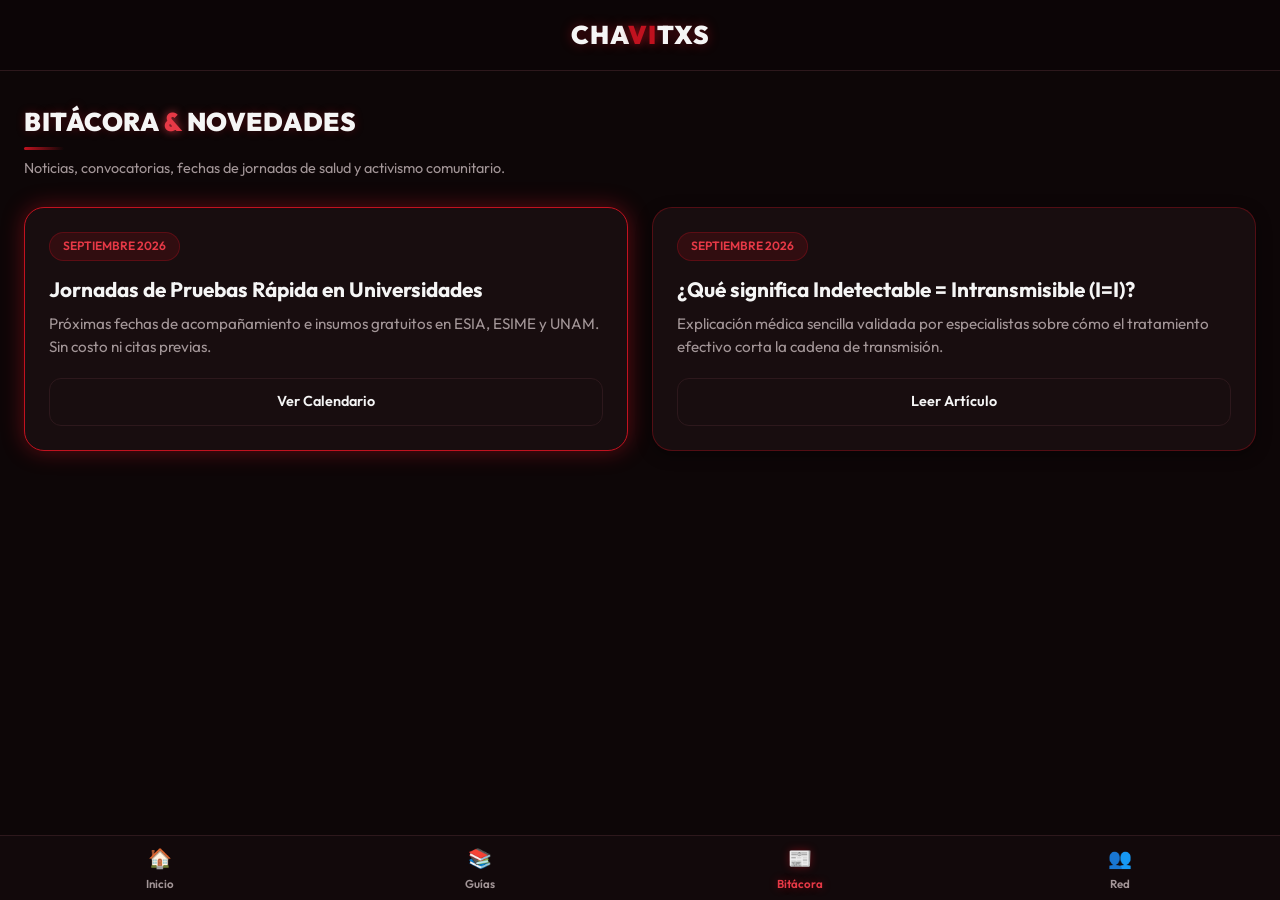
==== bitacora.html @ 2533d181 "Add files via upload" ====
<!DOCTYPE html>
<html lang="es">
<head>
    <meta charset="UTF-8">
    <meta name="viewport" content="width=device-width, initial-scale=1.0">
    <title>Bitácora & Novedades | CHAVITXS</title>
    <link rel="stylesheet" href="style.css">
    <link rel="preconnect" href="https://fonts.googleapis.com">
    <link rel="preconnect" href="https://fonts.gstatic.com" crossorigin>
    <link href="https://fonts.googleapis.com/css2?family=Outfit:wght@400;600;800;900&display=swap" rel="stylesheet">
</head>
<body>

    <header class="main-header">
        <div class="logo">CHA<span class="highlight-vih">VI</span>TXS</div>
    </header>

    <main class="section-container">
        <h1 class="section-title">Bitácora <span class="accent">&</span> Novedades</h1>
        <p class="sub-subtitle">Noticias, convocatorias, fechas de jornadas de salud y activismo comunitario.</p>

        <div class="grid-cards">
            <article class="blog-card highlight-card">
                <span class="blog-date">Septiembre 2026</span>
                <h3>Jornadas de Pruebas Rápida en Universidades</h3>
                <p>Próximas fechas de acompañamiento e insumos gratuitos en ESIA, ESIME y UNAM. Sin costo ni citas previas.</p>
                <a href="#" class="btn-secondary">Ver Calendario</a>
            </article>

            <article class="blog-card">
                <span class="blog-date">Septiembre 2026</span>
                <h3>¿Qué significa Indetectable = Intransmisible (I=I)?</h3>
                <p>Explicación médica sencilla validada por especialistas sobre cómo el tratamiento efectivo corta la cadena de transmisión.</p>
                <a href="#" class="btn-secondary">Leer Artículo</a>
            </article>
        </div>
    </main>

    <!-- Bottom Nav Activo en Bitácora -->
    <nav class="bottom-nav">
        <a href="index.html" class="nav-item">
            <span class="nav-icon">🏠</span>
            <span class="nav-label">Inicio</span>
        </a>
        <a href="guias.html" class="nav-item">
            <span class="nav-icon">📚</span>
            <span class="nav-label">Guías</span>
        </a>
        <a href="bitacora.html" class="nav-item active">
            <span class="nav-icon">📰</span>
            <span class="nav-label">Bitácora</span>
        </a>
        <a href="red.html" class="nav-item">
            <span class="nav-icon">👥</span>
            <span class="nav-label">Red</span>
        </a>
    </nav>

</body>
</html>
---- style.css ----
:root {
    --bg-color: #0d0607;
    --card-bg: #180d0f;
    --card-border: #2d181c;
    --text-color: #f5f5f5;
    --text-muted: #a39698;
    --primary-red: #8b0000;
    --highlight-pink: #e63946;
    --vih-accent: #c1121f;
    --green-neon: #2ec4b6;
    --red-glow: rgba(193, 18, 31, 0.45);
    --red-glow-soft: rgba(193, 18, 31, 0.2);
    --font-main: 'Outfit', sans-serif;
}

* {
    box-sizing: border-box;
    margin: 0;
    padding: 0;
}

html {
    scroll-behavior: smooth;
}

body {
    background-color: var(--bg-color);
    color: var(--text-color);
    font-family: var(--font-main);
    line-height: 1.5;
    padding-bottom: 80px;
}

/* Header Navbar Superior */
.main-header {
  display: flex;  
  justify-content: center;  
  align-items: center;  
  padding: 1rem 1.5rem;  
  background-color: rgba(13, 6, 7, 0.95);  
  position: sticky;  
  top: 0;  
  z-index: 90;  
  border-bottom: 1px solid var(--card-border);  
  backdrop-filter: blur(8px);  

  /* Oculto por defecto con transición suave */
  opacity: 0;
  visibility: hidden;
  transform: translateY(-100%);
  transition: opacity 0.3s ease, transform 0.3s ease, visibility 0.3s ease;
}

/* Clase para mostrar el header cuando el usuario hace scroll */
.main-header.visible {
  opacity: 1;
  visibility: visible;
  transform: translateY(0);
}

/* En páginas secundarias que NO tienen el H1 "CHAVITXS", se puede forzar que sea visible desde el inicio */
body:not(.home-page) .main-header {
  opacity: 1;
  visibility: visible;
  transform: translateY(0);
}

.logo {
    font-size: 1.6rem;
    font-weight: 900;
    letter-spacing: 1px;
    text-shadow: 0 0 12px var(--red-glow);
}

.highlight-vih {
    color: var(--vih-accent);
    text-shadow: 0 0 10px rgba(193, 18, 31, 0.8);
}

/* Hero Section */
.hero-section {
    padding: 2.5rem 1.5rem 1.5rem;
    text-align: center;
}

.hero-title {
    font-size: 4rem;
    font-weight: 900;
    margin-bottom: 0.5rem;
    text-shadow: 0 0 20px var(--red-glow-soft);
    letter-spacing: 2px;
}

.hero-slogan {
    color: var(--text-muted);
    font-size: 1.05rem;
    max-width: 500px;
    margin: 0 auto 2rem;
}

/* Carousel Automático */
.carousel-container {
    overflow: hidden;
    width: 100%;
    padding: 0.5rem 0;
}

.carousel-track {
    display: flex;
    gap: 1rem;
    width: max-content;
    animation: scroll 22s linear infinite;
}

.carousel-track:hover {
    animation-play-state: paused;
}

.carousel-card {
    background: var(--card-bg);
    border: 1px solid rgba(193, 18, 31, 0.35);
    border-radius: 16px;
    padding: 1.2rem;
    width: 260px;
    text-align: left;
    text-decoration: none;
    color: var(--text-color);
    display: flex;
    flex-direction: column;
    justify-content: space-between;
    transition: transform 0.3s ease, box-shadow 0.3s ease, border-color 0.3s ease;
}

.carousel-card:hover {
    border-color: var(--vih-accent);
    box-shadow: 0 0 18px var(--red-glow-soft);
    transform: translateY(-3px);
}

.card-btn {
    margin-top: 1rem;
    color: var(--highlight-pink);
    font-weight: 600;
    font-size: 0.9rem;
}

@keyframes scroll {
    0% { transform: translateX(0); }
    100% { transform: translateX(-50%); }
}

/* Layout General de Secciones */
.section-container {
    padding: 2rem 1.5rem;
}

/* Títulos de Sección Rediseñados */
.section-title {
    font-size: 1.6rem;
    font-weight: 900;
    text-transform: uppercase;
    letter-spacing: 0.5px;
    color: var(--text-color);
    margin-bottom: 0.5rem;
    display: inline-block;
    position: relative;
    text-shadow: 0 0 10px rgba(193, 18, 31, 0.3);
}

.section-title span.accent {
    color: var(--highlight-pink);
    text-shadow: 0 0 8px rgba(230, 57, 70, 0.8);
}

.section-title::after {
    content: '';
    display: block;
    width: 40px;
    height: 3px;
    background: linear-gradient(90deg, var(--vih-accent), transparent);
    border-radius: 2px;
    margin-top: 0.3rem;
}

.sub-subtitle {
    color: var(--text-muted);
    font-size: 0.9rem;
    line-height: 1.4;
    margin-bottom: 1.8rem;
}

.grid-cards, .collab-grid {
    display: grid;
    grid-template-columns: 1fr;
    gap: 1.5rem;
}

/* Tarjetas Generales */
.info-card, .blog-card, .collab-box {
    background-color: var(--card-bg);
    border: 1px solid rgba(193, 18, 31, 0.35);
    border-radius: 20px;
    padding: 1.5rem;
    box-shadow: 0 4px 15px rgba(0, 0, 0, 0.4);
    transition: transform 0.3s ease, box-shadow 0.3s ease, border-color 0.3s ease;
}

.info-card:hover, .blog-card:hover, .collab-box:hover {
    border-color: var(--vih-accent);
    box-shadow: 0 0 20px var(--red-glow-soft);
    transform: translateY(-2px);
}

.card-tag, .blog-date {
    background-color: rgba(193, 18, 31, 0.15);
    border: 1px solid rgba(193, 18, 31, 0.3);
    color: var(--highlight-pink);
    font-size: 0.75rem;
    font-weight: 600;
    padding: 0.3rem 0.8rem;
    border-radius: 20px;
    text-transform: uppercase;
    display: inline-block;
}

.info-card h3, .blog-card h3, .collab-box h3 {
    margin: 0.8rem 0 0.5rem;
    font-size: 1.3rem;
}

.info-card p, .blog-card p, .collab-box p {
    color: var(--text-muted);
    font-size: 0.95rem;
    margin-bottom: 1.2rem;
}

/* Tarjeta Destacada de Salud */
.highlight-card {
    border: 1px solid var(--vih-accent) !important;
    box-shadow: 0 0 22px var(--red-glow) !important;
}

/* Caja PWA */
.pwa-box {
    background: linear-gradient(145deg, #240a0d, #0d0607);
    border: 1px solid var(--vih-accent);
    border-radius: 14px;
    padding: 1rem;
    margin-top: 1rem;
    box-shadow: inset 0 0 15px rgba(193, 18, 31, 0.3), 0 0 12px var(--red-glow-soft);
}

.pwa-box h4 {
    color: var(--green-neon);
    margin-bottom: 0.3rem;
    text-shadow: 0 0 8px rgba(46, 196, 182, 0.4);
}

.pwa-box p {
    font-size: 0.85rem;
    margin-bottom: 0.8rem;
}

/* Botones */
.btn-primary, .btn-secondary {
    display: inline-block;
    padding: 0.75rem 1.2rem;
    border-radius: 12px;
    text-decoration: none;
    font-weight: 600;
    font-size: 0.9rem;
    cursor: pointer;
    border: none;
    width: 100%;
    text-align: center;
    transition: all 0.3s ease;
}

.btn-primary {
    background-color: var(--vih-accent);
    color: white;
    box-shadow: 0 4px 15px var(--red-glow);
}

.btn-primary:hover {
    background-color: var(--highlight-pink);
    box-shadow: 0 6px 20px rgba(230, 57, 70, 0.6);
}

.btn-secondary {
    background-color: transparent;
    border: 1px solid var(--card-border);
    color: var(--text-color);
}

.btn-secondary:hover {
    border-color: var(--vih-accent);
    color: white;
}

/* Bottom Navigation Bar Fijo Abajo */
.bottom-nav {
    position: fixed;
    bottom: 0;
    left: 0;
    width: 100%;
    height: 65px;
    background-color: #12090b;
    border-top: 1px solid var(--card-border);
    display: flex;
    justify-content: space-around;
    align-items: center;
    z-index: 1000;
}

.nav-item {
    display: flex;
    flex-direction: column;
    align-items: center;
    justify-content: center;
    color: var(--text-muted);
    text-decoration: none;
    font-size: 0.72rem;
    font-weight: 600;
    width: 25%;
    height: 100%;
}

.nav-icon {
    font-size: 1.2rem;
    margin-bottom: 2px;
}

.nav-item.active {
    color: var(--highlight-pink);
    text-shadow: 0 0 8px var(--red-glow);
}

/* Footer */
.main-footer {
    padding: 2.5rem 1.5rem 1.5rem;
    border-top: 1px solid var(--card-border);
    text-align: center;
}

.cta-text {
    font-size: 1.05rem;
    font-weight: 600;
    color: var(--highlight-pink);
    margin-bottom: 1.5rem;
    text-shadow: 0 0 10px var(--red-glow-soft);
}

.social-links {
    display: flex;
    justify-content: center;
    gap: 1.2rem;
    margin-bottom: 1.8rem;
}

.social-links a {
    color: var(--text-muted);
    text-decoration: none;
    transition: color 0.2s ease;
}

.social-links a:hover {
    color: var(--text-color);
}

.copy {
    font-size: 0.8rem;
    color: var(--text-muted);
}

/* Responsivo para Pantallas Medianas / Grandes */
@media (min-width: 768px) {
    .grid-cards, .collab-grid { 
        grid-template-columns: repeat(2, 1fr); 
    }
}

/* Sección de Redes Sociales en Portada */
.social-section {
    padding: 2rem 1.5rem;
    text-align: center;
}

.social-title {
    font-size: 1.4rem;
    font-weight: 900;
    text-transform: uppercase;
    color: var(--text-color);
    margin-bottom: 0.3rem;
    text-shadow: 0 0 10px rgba(193, 18, 31, 0.3);
}

.social-subtitle {
    color: var(--text-muted);
    font-size: 0.9rem;
    margin-bottom: 1.5rem;
}

.social-grid {
    display: grid;
    grid-template-columns: repeat(2, 1fr);
    gap: 1rem;
}

.social-card {
    background-color: var(--card-bg);
    border: 1px solid rgba(193, 18, 31, 0.35);
    border-radius: 16px;
    padding: 1rem;
    display: flex;
    align-items: center;
    gap: 0.8rem;
    text-decoration: none;
    color: var(--text-color);
    transition: transform 0.3s ease, box-shadow 0.3s ease, border-color 0.3s ease;
}

.social-card:hover {
    border-color: var(--vih-accent);
    box-shadow: 0 0 18px var(--red-glow-soft);
    transform: translateY(-2px);
}

/* Íconos Vectoriales con Tamaño Fijo y Colores Oficiales */
.social-icon {
    font-size: 1.3rem;
    background: rgba(193, 18, 31, 0.15);
    border: 1px solid rgba(193, 18, 31, 0.3);
    border-radius: 12px;
    min-width: 42px;
    height: 42px;
    display: flex;
    align-items: center;
    justify-content: center;
    color: var(--highlight-pink);
    transition: all 0.3s ease;
}

/* Colores Neón Personalizados al Hover */
.social-card.instagram:hover .social-icon {
    color: #e1306c;
    border-color: #e1306c;
    box-shadow: 0 0 12px rgba(225, 48, 108, 0.5);
}

.social-card.tiktok:hover .social-icon {
    color: #25f4ee;
    border-color: #25f4ee;
    box-shadow: 0 0 12px rgba(37, 244, 238, 0.5);
}

.social-card.whatsapp:hover .social-icon {
    color: #25d366;
    border-color: #25d366;
    box-shadow: 0 0 12px rgba(37, 211, 102, 0.5);
}

.social-card.telegram:hover .social-icon {
    color: #0088cc;
    border-color: #0088cc;
    box-shadow: 0 0 12px rgba(0, 136, 204, 0.5);
}

.social-info {
    display: flex;
    flex-direction: column;
    text-align: left;
}

.social-info strong {
    font-size: 0.95rem;
    color: var(--text-color);
}

.social-info span {
    font-size: 0.75rem;
    color: var(--text-muted);
}

/* Ajuste Responsivo para escritorio */
@media (min-width: 768px) {
    .social-grid {
        grid-template-columns: repeat(4, 1fr);
    }
}

/* Tarjeta de Perfil en Intranet */
.profile-card {
    background: linear-gradient(145deg, #240a0d, #180d0f);
    border: 1px solid var(--vih-accent);
    border-radius: 20px;
    padding: 1.5rem;
    display: flex;
    justify-content: space-between;
    align-items: center;
    margin-bottom: 2rem;
    box-shadow: 0 0 20px var(--red-glow-soft);
}

.profile-info h2 {
    font-size: 1.3rem;
    font-weight: 800;
    margin-top: 0.3rem;
}

.profile-info p {
    color: var(--text-muted);
    font-size: 0.85rem;
}

.btn-logout {
    background: rgba(193, 18, 31, 0.2);
    border: 1px solid var(--vih-accent);
    color: var(--highlight-pink);
    padding: 0.6rem 1rem;
    border-radius: 12px;
    cursor: pointer;
    font-weight: 600;
    font-size: 0.85rem;
    transition: all 0.3s ease;
}

.btn-logout:hover {
    background: var(--vih-accent);
    color: white;
}

.card-icon-top {
    font-size: 1.8rem;
    color: var(--highlight-pink);
    margin-bottom: 0.8rem;
    text-shadow: 0 0 10px var(--red-glow);
}

/* Estilos para el Panel de Intranet */
.full-width-card {
  grid-column: 1 / -1;
  width: 100% !important;
  min-width: 0 !important; /* Libera el bloqueo de CSS Grid */
  overflow: hidden !important; /* Mantiene el borde redondeado */
}

.card-header-title,
.card-header-clean {
  display: flex;
  align-items: center;
  gap: 0.8rem;
  margin-bottom: 0.8rem;
}

.card-icon-top {
  font-size: 1.5rem;
  color: var(--highlight-pink);
}

.plans-grid {
  display: grid;
  grid-template-columns: repeat(auto-fit, minmax(240px, 1fr));
  gap: 1.2rem;
  margin-top: 1rem;
}

.plan-box {
  background: rgba(0, 0, 0, 0.3);
  border: 1px solid var(--card-border);
  border-radius: 12px;
  padding: 1rem;
}

.plan-box h4 {
  color: var(--green-neon);
  font-size: 1rem;
  margin-bottom: 0.6rem;
  display: flex;
  align-items: center;
  gap: 0.5rem;
}

.plan-box ul {
  padding-left: 1.2rem;
  font-size: 0.85rem;
  color: var(--text-muted);
}

.plan-box li {
  margin-bottom: 0.4rem;
}

/* Formulario e Inputs de Intranet */
.intranet-input, .intranet-textarea {
  width: 100%;
  padding: 0.75rem;
  background-color: rgba(0, 0, 0, 0.4);
  border: 1px solid var(--card-border);
  border-radius: 10px;
  color: var(--text-color);
  font-family: var(--font-main);
  font-size: 0.9rem;
  margin-bottom: 0.8rem;
}

.intranet-input:focus, .intranet-textarea:focus {
  outline: none;
  border-color: var(--vih-accent);
}

/* Listas de Insumos y Pendientes */
.stock-list, .task-list {
  list-style: none;
  padding: 0;
  display: flex;
  flex-direction: column;
  gap: 0.8rem;
  margin-top: 1rem;
}

.stock-item {
  display: flex;
  justify-content: space-between;
  align-items: center;
  font-size: 0.9rem;
  padding-bottom: 0.5rem;
  border-bottom: 1px solid rgba(255, 255, 255, 0.05);
}

.badge {
  font-size: 0.75rem;
  padding: 0.2rem 0.6rem;
  border-radius: 8px;
  background: rgba(46, 196, 182, 0.2);
  color: var(--green-neon);
}

.badge.warning {
  background: rgba(193, 18, 31, 0.2);
  color: var(--highlight-pink);
}

.task-item {
  display: flex;
  align-items: center;
  gap: 0.8rem;
  font-size: 0.9rem;
  color: var(--text-muted);
}

.task-item input[type="checkbox"] {
  accent-color: var(--vih-accent);
  width: 18px;
  height: 18px;
}

/* --- PESTAÑAS (TABS) DESLIZABLES EN MÓVIL --- */
.tab-nav {
  display: flex !important;
  flex-direction: row !important;
  justify-content: flex-start !important;
  align-items: center !important;
  gap: 0.6rem !important;
  width: 100% !important;
  max-width: 100% !important;
  overflow-x: scroll !important; /* OBLIGA el scroll horizontal */
  overflow-y: hidden !important;
  padding: 0.4rem 0 0.8rem 0 !important;
  margin-bottom: 1rem !important;
  border-bottom: 1px solid var(--card-border) !important;
  -webkit-overflow-scrolling: touch; /* Scroll fluido en iPhone/Android */
  scrollbar-width: none; /* Firefox */
}

/* Ocultar barra gráfica fea */
.tab-nav::-webkit-scrollbar {
  display: none !important;
  width: 0 !important;
  height: 0 !important;
}

.tab-btn {
  display: inline-flex !important;
  align-items: center !important;
  justify-content: center !important;
  gap: 0.4rem !important;
  flex: 0 0 auto !important; /* CRÍTICO: Evita que el botón se aplaste */
  width: auto !important;
  min-width: max-content !important; /* Obliga a tomar el tamaño del texto */
  padding: 0.5rem 1rem !important;
  border-radius: 20px !important;
  background: rgba(255, 255, 255, 0.05) !important;
  border: 1px solid var(--card-border) !important;
  color: var(--text-muted) !important;
  font-family: var(--font-main) !important;
  font-size: 0.82rem !important;
  font-weight: 600 !important;
  white-space: nowrap !important;
  cursor: pointer !important;
}

.tab-btn.active {
  background: var(--vih-accent) !important;
  color: #ffffff !important;
  border-color: var(--vih-accent) !important;
  box-shadow: 0 0 12px var(--red-glow) !important;
}

.tab-btn:hover {
  background: rgba(193, 18, 31, 0.25);
  border-color: var(--vih-accent);
  color: var(--text-color);
}

.tab-content {
  display: none;
}

.tab-content.active {
  display: block;
}

/* Listas Limpias y Badges */
.clean-list {
  list-style: none;
  padding: 0;
  font-size: 0.88rem;
  color: var(--text-muted);
  display: flex;
  flex-direction: column;
  gap: 0.6rem;
}

.status-badge {
  font-size: 0.7rem;
  padding: 0.15rem 0.5rem;
  border-radius: 6px;
  font-weight: bold;
  margin-right: 0.4rem;
}

.status-badge.done {
  background: rgba(46, 196, 182, 0.2);
  color: var(--green-neon);
}

.status-badge.pending {
  background: rgba(230, 57, 70, 0.2);
  color: var(--highlight-pink);
}

/* Timeline para App */
.timeline-steps {
  display: flex;
  flex-direction: column;
  gap: 0.6rem;
}

.time-step {
  font-size: 0.85rem;
  color: var(--text-muted);
}

.time-step span {
  display: inline-block;
  font-weight: bold;
  color: var(--green-neon);
  font-size: 0.75rem;
  width: 100px;
}

/* Insumos en Pastillas / Mini Grilla */
.mini-stock-grid {
  display: grid;
  grid-template-columns: repeat(2, 1fr);
  gap: 0.8rem;
}

.stock-pill {
  background: rgba(0, 0, 0, 0.3);
  border: 1px solid var(--card-border);
  padding: 0.6rem 0.8rem;
  border-radius: 12px;
  display: flex;
  flex-direction: column;
  align-items: flex-start;
  font-size: 0.8rem;
}

.stock-pill strong {
  font-size: 1.1rem;
  margin-top: 0.2rem;
}

.stock-pill.ok strong { color: var(--green-neon); }
.stock-pill.low strong { color: var(--highlight-pink); }

/* --- AJUSTE ESPECIAL PANTALLA MÓVIL (< 480px) --- */
@media (max-width: 480px) {
  .full-width-card, .info-card {
    padding: 0.85rem !important; /* Ocupa menos relleno a los lados */
  }
  
  .mini-stock-grid {
    grid-template-columns: 1fr; /* Pone las pastillas en 1 sola columna si la pantalla es muy angosta */
  }
}

/* Barra de Progreso Inteligente */
.progress-container {
  background: rgba(0, 0, 0, 0.4);
  border: 1px solid var(--card-border);
  border-radius: 12px;
  padding: 1rem;
  margin-bottom: 1.2rem;
}

.progress-info {
  display: flex;
  justify-content: space-between;
  font-size: 0.85rem;
  margin-bottom: 0.5rem;
}

.progress-bar-bg {
  width: 100%;
  height: 10px;
  background: rgba(255, 255, 255, 0.1);
  border-radius: 10px;
  overflow: hidden;
}

.progress-bar-fill {
  height: 100%;
  background: linear-gradient(90deg, var(--vih-accent), var(--green-neon));
  border-radius: 10px;
  transition: width 0.4s ease;
}

/* Caja de Formulario para Agregar Plan */
.add-form-box {
  background: rgba(0, 0, 0, 0.5);
  border: 1px dashed var(--vih-accent);
  padding: 1rem;
  border-radius: 12px;
  margin-bottom: 1rem;
}

/* Lista Dinámica con Checkbox */
.dynamic-task-list {
  list-style: none;
  padding: 0;
  display: flex;
  flex-direction: column;
  gap: 0.6rem;
}

.task-item-dynamic {
  background: rgba(255, 255, 255, 0.03);
  padding: 0.6rem 0.8rem;
  border-radius: 8px;
  border: 1px solid var(--card-border);
}

.task-item-dynamic.completed .plan-text {
  text-decoration: line-through;
  opacity: 0.5;
}

.custom-checkbox {
  display: flex;
  align-items: center;
  gap: 0.8rem;
  cursor: pointer;
  font-size: 0.85rem;
}

.custom-checkbox input {
  accent-color: var(--vih-accent);
  width: 18px;
  height: 18px;
}

/* Historial de Ideas Guardadas */
.ideas-history-container {
  margin-top: 1.5rem;
  border-top: 1px solid var(--card-border);
  padding-top: 1rem;
}

.ideas-history-container h4 {
  font-size: 0.85rem;
  color: var(--highlight-pink);
  margin-bottom: 0.8rem;
  text-transform: uppercase;
}

.ideas-list {
  list-style: none;
  padding: 0;
  display: flex;
  flex-direction: column;
  gap: 0.8rem;
  max-height: 250px;
  overflow-y: auto;
}

.idea-card-item {
  background: rgba(0, 0, 0, 0.3);
  border: 1px solid var(--card-border);
  border-radius: 10px;
  padding: 0.8rem;
  font-size: 0.82rem;
}

.idea-header {
  display: flex;
  justify-content: space-between;
  margin-bottom: 0.3rem;
  color: var(--green-neon);
}

.idea-card-item p {
  color: var(--text-muted);
  margin: 0;
}
/* Botones de ajuste de stock */
.stock-controls {
  display: flex;
  gap: 0.3rem;
}

.btn-stock-adj {
  background: rgba(255, 255, 255, 0.1);
  border: 1px solid var(--card-border);
  color: var(--text-color);
  width: 22px;
  height: 22px;
  border-radius: 6px;
  font-weight: bold;
  font-size: 0.8rem;
  cursor: pointer;
  display: flex;
  align-items: center;
  justify-content: center;
  transition: all 0.2s ease;
}

.btn-stock-adj:hover {
  background: var(--vih-accent);
  border-color: var(--vih-accent);
}

/* Estado agotado */
.stock-pill.empty {
  border-color: rgba(255, 0, 0, 0.4);
}
.stock-pill.empty strong {
  color: #ff4d4d;
}
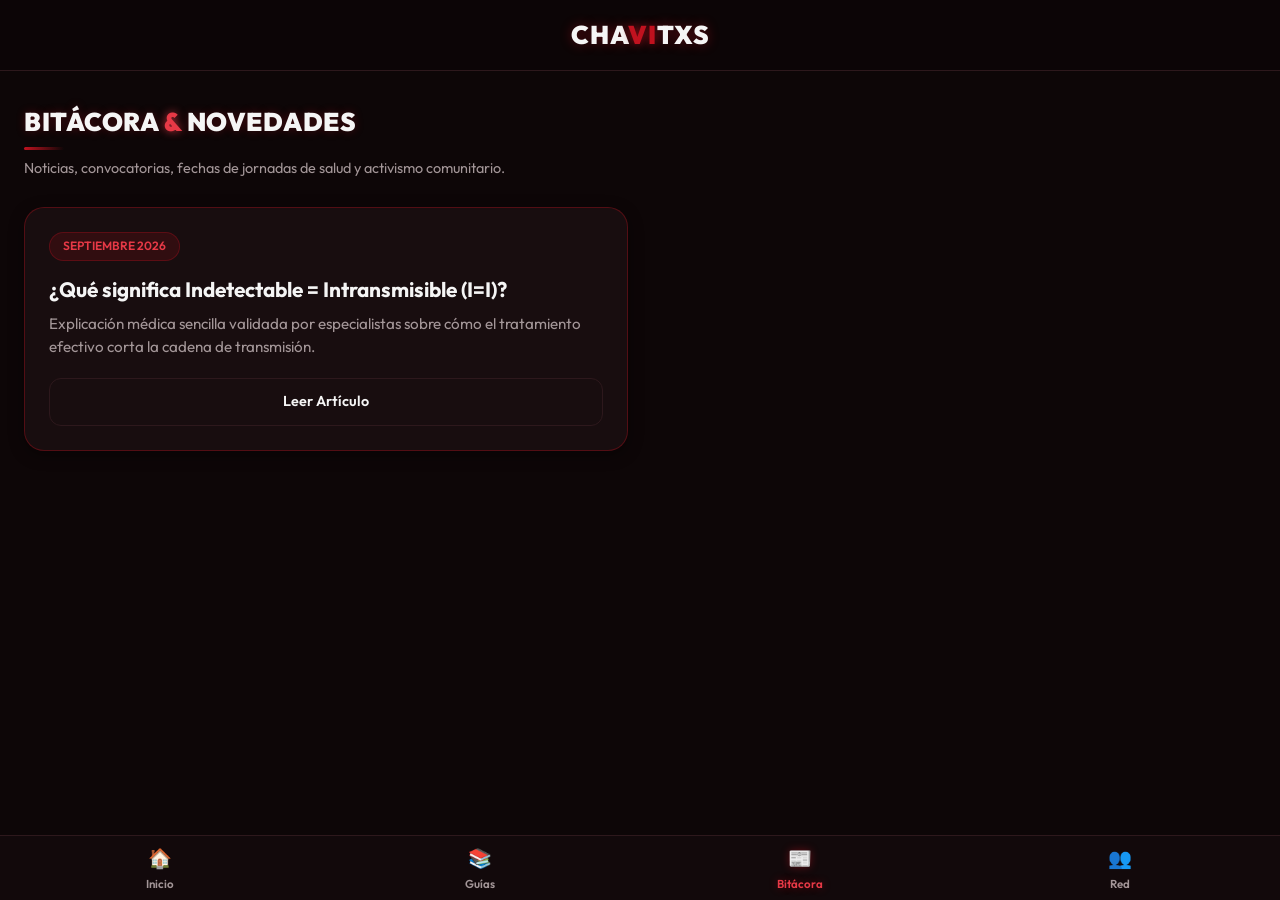
==== commit 982a0c45: "Update bitacora.html" ====
--- a/bitacora.html
+++ b/bitacora.html
@@ -8,6 +8,7 @@
     <link rel="preconnect" href="https://fonts.googleapis.com">
     <link rel="preconnect" href="https://fonts.gstatic.com" crossorigin>
     <link href="https://fonts.googleapis.com/css2?family=Outfit:wght@400;600;800;900&display=swap" rel="stylesheet">
+    <link rel="icon" type="image/png" href="icon-512.png">
 </head>
 <body>
 
@@ -20,12 +21,6 @@
         <p class="sub-subtitle">Noticias, convocatorias, fechas de jornadas de salud y activismo comunitario.</p>
 
         <div class="grid-cards">
-            <article class="blog-card highlight-card">
-                <span class="blog-date">Septiembre 2026</span>
-                <h3>Jornadas de Pruebas Rápida en Universidades</h3>
-                <p>Próximas fechas de acompañamiento e insumos gratuitos en ESIA, ESIME y UNAM. Sin costo ni citas previas.</p>
-                <a href="#" class="btn-secondary">Ver Calendario</a>
-            </article>
 
             <article class="blog-card">
                 <span class="blog-date">Septiembre 2026</span>
@@ -57,4 +52,4 @@
     </nav>
 
 </body>
-</html>+</html>
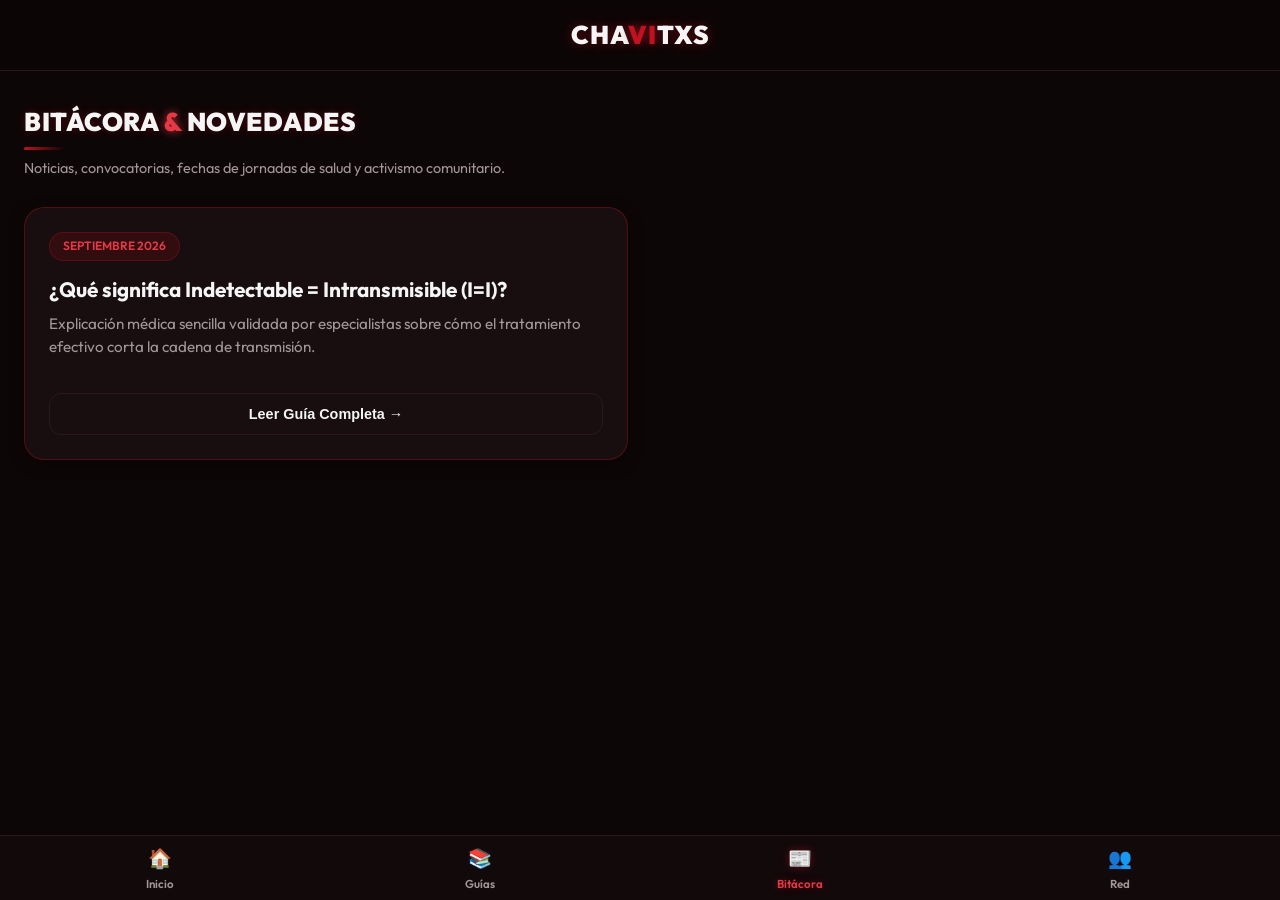
==== commit 766ff507: "Update bitacora.html" ====
--- a/bitacora.html
+++ b/bitacora.html
@@ -26,10 +26,75 @@
                 <span class="blog-date">Septiembre 2026</span>
                 <h3>¿Qué significa Indetectable = Intransmisible (I=I)?</h3>
                 <p>Explicación médica sencilla validada por especialistas sobre cómo el tratamiento efectivo corta la cadena de transmisión.</p>
-                <a href="#" class="btn-secondary">Leer Artículo</a>
+                <button onclick="mostrar-Guia('detalle-Intransmisible')" class="btn-secondary" style="margin-top: 15px; cursor: pointer;">
+                    Leer Guía Completa →
+                </button>
             </article>
         </div>
     </main>
+    <!-- ================= PLANTILLA DE GUÍA DE BOLSILLO (Copia esto para cada nueva guía) ================= -->
+    <div id="detalle-INDETECTABLE" style="display: none;">
+      <!-- Botón para regresar a la lista general -->
+      <button onclick="mostrarLista()" class="btn-secondary" style="margin-bottom: 20px; cursor: pointer; background: transparent; border: 1px solid rgba(255,255,255,0.2); color: #fff; padding: 8px 15px; border-radius: 8px;">
+        ← Volver a las guías
+      </button>
+
+      <!-- Categoría (Ej: Salud Sexual, Vida Adulta, Protección) -->
+      <span class="card-tag">Salud Sexual</span>
+      
+      <!-- Título Principal de la Guía -->
+      <h1 class="section-title" style="text-align: left; font-size: 2rem; margin-top: 10px;">¿Qué significa ser Indetectable = Intransmisible (I=I) </h1>
+      
+      <!-- Subtítulo o Descripción Breve -->
+      <p class="sub-subtitle" style="text-align: left; margin-bottom: 30px;">Cuando empezamos a hablar de VIH, uno de los primeros términos con los que nos encontramos es la indetectabilidad. Pero, ¿qué significa realmente en el día a día?</p>
+
+      <!-- Contenedor de Preguntas Frecuentes (Acordeón) -->
+      <div class="content-body" style="background: rgba(255,255,255,0.03); padding: 25px; border-radius: 12px; border: 1px solid rgba(255,255,255,0.08);">
+          
+          <!-- Pregunta 1 -->
+          <details style="margin-bottom: 15px; border-bottom: 1px solid rgba(255,255,255,0.1); padding-bottom: 15px;">
+              <summary style="color: #fff; font-weight: 600; cursor: pointer; font-size: 1.05rem;">
+                (I=I)
+              </summary>
+              <p style="color: #ccc; line-height: 1.6; margin-top: 10px; padding-left: 10px;">
+                Llegar a la indetectabilidad es uno de los principales objetivos cuando una persona inicia su Tratamiento Antirretroviral (TAR).
+
+Para entenderlo mejor, vale la pena recordar cómo actúa el virus en el sistema inmunológico (te recomendamos echarle un ojo a nuestro artículo ¿Qué es el VIH? para profundizar). En resumen: a la cantidad de copias del virus presentes en la sangre la conocemos como carga viral.
+
+Alcanzamos la indetectabilidad cuando esa carga viral se reduce a niveles tan bajos que las pruebas de laboratorio estándar ya no logran detectarla. Y aquí viene lo más importante: diversos estudios respaldados por la OMS han demostrado que, al mantener la carga viral indetectable de forma continua, la probabilidad de transmitir el virus por vía sexual es cero.
+De ahí nace la fórmula I=I: Indetectable = Intransmisible.
+
+Este hallazgo reafirma que puedes continuar con tu vida, tus planes y tu sexualidad de forma plena y tranquila. La única diferencia es que ahora sumas a tu rutina ciertos cuidados diarios que valen al cien por cien la pena para apapachar a tu cuerpo.
+              </p>
+          </details>
+
+          <!-- Pregunta 2 -->
+          <details style="margin-bottom: 15px; border-bottom: 1px solid rgba(255,255,255,0.1); padding-bottom: 15px;">
+              <summary style="color: #fff; font-weight: 600; cursor: pointer; font-size: 1.05rem;">
+                Lo que debes tener en cuenta al llegar a la indetectabilidad
+              </summary>
+              <p style="color: #ccc; line-height: 1.6; margin-top: 10px; padding-left: 10px;">
+                I=I no es una cura: Estar indetectable no significa que el virus haya desaparecido por completo de tu cuerpo ni que debas suspender el tratamiento.
+
+La constancia es la clave: Para mantenerte indetectable y proteger tu salud a largo plazo, es indispensable tomar tu tratamiento antirretroviral todos los días, sin interrupciones.
+
+Seguimiento médico: Mantener al día tus análisis de laboratorio de rutina y tus consultas médicas asegurará que tu tratamiento siga funcionando al máximo.
+              </p>
+          </details>
+
+          <!-- Pregunta 3 (Puedes duplicar este bloque <details> las veces que necesites) -->
+          <details style="padding-bottom: 5px;">
+              <summary style="color: #fff; font-weight: 600; cursor: pointer; font-size: 1.05rem;">
+               Fuentes:
+              </summary>
+              <p style="color: #ccc; line-height: 1.6; margin-top: 10px; padding-left: 10px;">
+                Estudio HPTN 052 (2011 - 2016): Fue el primer ensayo clínico multinacional en demostrar que el tratamiento antirretroviral temprano reduce el riesgo de transmisión sexual del VIH en parejas serodiscordantes (donde una persona vive con VIH y la otra no).Estudios PARTNER 1 y PARTNER 2 (2016 - 2019): Analizaron decenas de miles de actos sexuales sin condón entre parejas heterosexuales y parejas de hombres que tienen sexo con hombres (HSH) donde la pareja con VIH se mantenía indetectable. El resultado: cero transmisiones del virus.Estudio Opposites Attract (2017): Realizado en Australia, Tailandia y Brasil con parejas de hombres serodiscordantes, confirmó de manera concluyente que no existe transmisión del VIH cuando la carga viral está suprimida a niveles indetectables.Directrices y Notas Científicas de la OMS (2023): La Organización Mundial de la Salud reafirmó oficialmente que las personas que logran y mantienen una carga viral indetectable tienen un riesgo nulo de transmitir el VIH a sus parejas sexuales.
+              </p>
+          </details>
+
+      </div>
+    </div>
+
 
     <!-- Bottom Nav Activo en Bitácora -->
     <nav class="bottom-nav">
--- a/style.css
+++ b/style.css
@@ -960,3 +960,7 @@
   color: #ff4d4d;
 }
 
+/* Cambia la pregunta a rojo cuando el details esté abierto */
+details[open] summary {
+  color: #ff334b !important; /* Usa el tono rojo característico de tu marca */
+}
